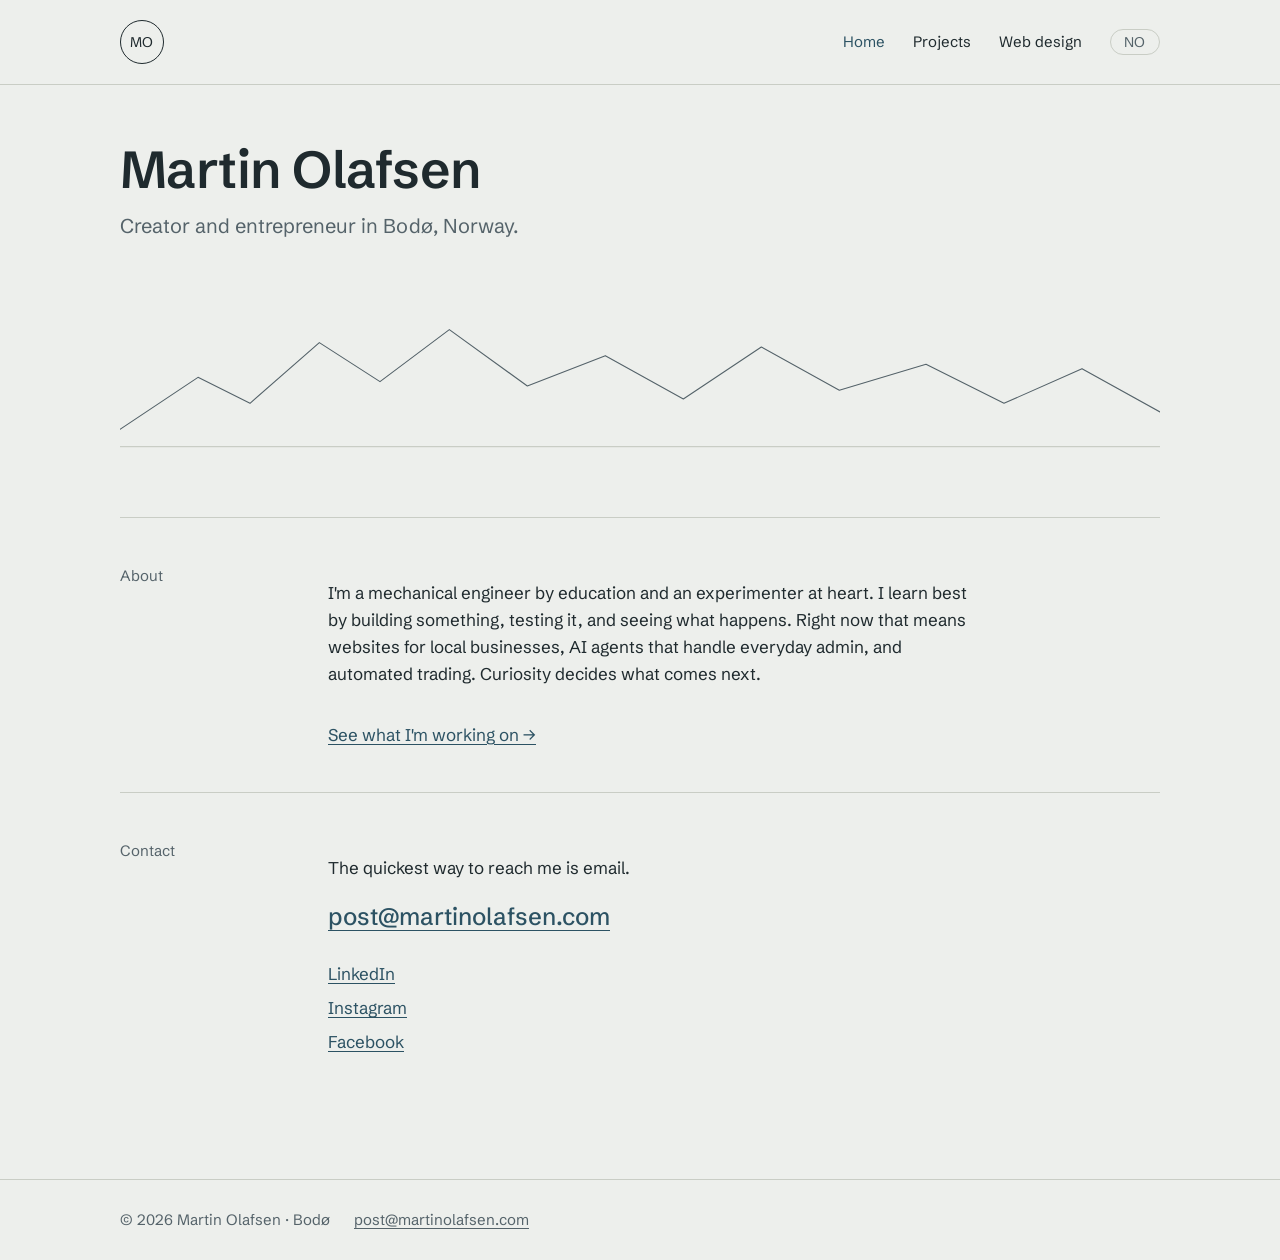
==== index.html @ 9ef94ed3 "Build bilingual personal site (EN/NO), Nordic minimal design Static HTML/CSS/JS, no framework or bui" ====
<!DOCTYPE html>
<html lang="en">
<head>
<meta charset="UTF-8">
<meta name="viewport" content="width=device-width, initial-scale=1">
<script>
  window.PAGE_TITLE_EN = "Martin Olafsen";
  window.PAGE_TITLE_NO = "Martin Olafsen";
</script>
<script src="js/lang.js"></script>
<meta name="description" content="Martin Olafsen — creator and entrepreneur in Bodø, Norway.">
<link rel="icon" href="favicon.svg" type="image/svg+xml">
<link rel="preconnect" href="https://fonts.googleapis.com">
<link rel="preconnect" href="https://fonts.gstatic.com" crossorigin>
<link href="https://fonts.googleapis.com/css2?family=Schibsted+Grotesk:wght@400;500;600&display=swap" rel="stylesheet">
<link rel="stylesheet" href="css/style.css">
</head>
<body>

<header class="site-header">
  <div class="wrap">
    <a class="monogram" href="index.html" aria-label="Martin Olafsen — home">MO</a>
    <nav class="site-nav" aria-label="Main">
      <a href="index.html" aria-current="page"><span class="lang-en">Home</span><span class="lang-no">Hjem</span></a>
      <a href="projects.html"><span class="lang-en">Projects</span><span class="lang-no">Prosjekter</span></a>
      <a href="web-design.html"><span class="lang-en">Web design</span><span class="lang-no">Webdesign</span></a>
      <button type="button" class="lang-toggle" data-lang-toggle>NO</button>
    </nav>
  </div>
</header>

<main>
  <div class="wrap">

    <section class="hero">
      <h1>Martin Olafsen</h1>
      <p class="tagline">
        <span class="lang-en">Creator and entrepreneur in Bodø, Norway.</span>
        <span class="lang-no">Skaper og gründer i Bodø.</span>
      </p>

      <svg class="ridge" viewBox="0 0 1200 220" preserveAspectRatio="none" aria-hidden="true" focusable="false">
        <path class="horizon" d="M0,190 L1200,190"/>
        <path class="ridge-line" d="M0,170 L90,110 L150,140 L230,70 L300,115 L380,55 L470,120 L560,85 L650,135 L740,75 L830,125 L930,95 L1020,140 L1110,100 L1200,150"/>
      </svg>
    </section>

    <section class="about">
      <div class="split">
        <div class="label">
          <span class="lang-en">About</span>
          <span class="lang-no">Om meg</span>
        </div>
        <div class="content">
          <p class="lang-en">I'm a mechanical engineer by education and an experimenter at heart. I learn best by building something, testing it, and seeing what happens. Right now that means websites for local businesses, AI agents that handle everyday admin, and automated trading. Curiosity decides what comes next.</p>
          <p class="lang-no">Jeg er utdannet maskiningeniør og eksperimentator av natur. Jeg lærer best ved å bygge noe, teste det og se hva som skjer. Akkurat nå betyr det nettsider for lokale bedrifter, AI-agenter som tar seg av hverdagsadministrasjon, og automatisert trading. Nysgjerrigheten bestemmer hva som kommer etterpå.</p>
          <a class="text-link" href="projects.html">
            <span class="lang-en">See what I'm working on →</span>
            <span class="lang-no">Se hva jeg jobber med →</span>
          </a>
        </div>
      </div>
    </section>

    <section class="contact">
      <div class="split">
        <div class="label">
          <span class="lang-en">Contact</span>
          <span class="lang-no">Kontakt</span>
        </div>
        <div class="content">
          <p>
            <span class="lang-en">The quickest way to reach me is email.</span>
            <span class="lang-no">Enklest å nå meg på e-post.</span>
          </p>
          <p class="contact-email">
            <a href="mailto:post@martinolafsen.com">post@martinolafsen.com</a>
          </p>
          <ul class="contact-links">
            <li><a href="https://www.linkedin.com/in/martin-olafsen-a8b90b148" target="_blank" rel="noopener">LinkedIn</a></li>
            <li><a href="https://www.instagram.com/olafsen.martin/" target="_blank" rel="noopener">Instagram</a></li>
            <li><a href="https://www.facebook.com/profile.php?id=100001730959595" target="_blank" rel="noopener">Facebook</a></li>
          </ul>
        </div>
      </div>
    </section>

  </div>
</main>

<footer class="site-footer">
  <div class="wrap">
    <span>© 2026 Martin Olafsen · Bodø</span>
    <a href="mailto:post@martinolafsen.com">post@martinolafsen.com</a>
  </div>
</footer>

<script src="js/ridge.js"></script>
</body>
</html>
---- css/style.css ----
/* Martin Olafsen — martinolafsen.com
   Nordic, calm, natural tones. Plain CSS, no build step. */

:root {
  --bg: #EDEFEC;
  --line: #C9CDC5;
  --sand: #B9A583;
  --ink: #1F2A2E;
  --muted: #55636A;
  --accent: #2C5263;
  --lichen: #6F8466;

  --font: "Schibsted Grotesk", -apple-system, BlinkMacSystemFont, "Segoe UI", Roboto, Helvetica, Arial, sans-serif;

  --max-width: 68rem;
  --gutter: 1.5rem;
  --label-col: 11rem;
}

@media (prefers-color-scheme: dark) {
  :root {
    --bg: #1A2226;
    --line: #35434A;
    --sand: #B9A583;
    --ink: #EDEFEC;
    --muted: #9AA6AB;
    --accent: #6FA8C2;
    --lichen: #8FA986;
  }
}

* {
  box-sizing: border-box;
}

html {
  color-scheme: light dark;
}

body {
  margin: 0;
  background: var(--bg);
  color: var(--ink);
  font-family: var(--font);
  font-size: 1.0625rem;
  line-height: 1.6;
  -webkit-font-smoothing: antialiased;
  text-rendering: optimizeLegibility;
}

/* Language visibility — toggled purely by html[lang] to avoid flash */
html:not([lang="no"]) .lang-no { display: none; }
html[lang="no"] .lang-en { display: none; }

a {
  color: var(--accent);
  text-decoration-thickness: 1px;
  text-underline-offset: 0.2em;
}

a:hover {
  color: var(--ink);
}

a:focus-visible,
button:focus-visible {
  outline: 2px solid var(--accent);
  outline-offset: 3px;
  border-radius: 2px;
}

.wrap {
  max-width: var(--max-width);
  margin: 0 auto;
  padding: 0 var(--gutter);
}

/* Header */

.site-header {
  border-bottom: 1px solid var(--line);
}

.site-header .wrap {
  display: flex;
  align-items: center;
  justify-content: space-between;
  gap: 1.5rem;
  padding-top: 1.25rem;
  padding-bottom: 1.25rem;
}

.monogram {
  display: flex;
  align-items: center;
  justify-content: center;
  width: 2.75rem;
  height: 2.75rem;
  border: 1px solid var(--ink);
  border-radius: 50%;
  color: var(--ink);
  font-size: 0.875rem;
  letter-spacing: 0.03em;
  text-decoration: none;
  flex: none;
}

.monogram:hover {
  border-color: var(--accent);
  color: var(--accent);
}

.site-nav {
  display: flex;
  align-items: center;
  gap: 1.75rem;
  flex-wrap: wrap;
}

.site-nav a {
  color: var(--ink);
  text-decoration: none;
  font-size: 0.9375rem;
}

.site-nav a:hover,
.site-nav a[aria-current="page"] {
  color: var(--accent);
}

.lang-toggle {
  font-family: var(--font);
  font-size: 0.875rem;
  color: var(--muted);
  background: transparent;
  border: 1px solid var(--line);
  border-radius: 999px;
  padding: 0.3rem 0.85rem;
  cursor: pointer;
  line-height: 1;
}

.lang-toggle:hover {
  color: var(--ink);
  border-color: var(--muted);
}

/* Main sections */

main {
  padding-top: 3.5rem;
  padding-bottom: 5rem;
}

section {
  padding: 2.75rem 0;
  border-bottom: 1px solid var(--line);
}

section:last-child {
  border-bottom: none;
}

.hero {
  padding-top: 0;
}

h1 {
  font-size: clamp(2.25rem, 5vw, 3.25rem);
  line-height: 1.1;
  margin: 0 0 0.75rem;
  font-weight: 600;
  letter-spacing: -0.01em;
}

.tagline {
  font-size: 1.25rem;
  color: var(--muted);
  margin: 0;
  max-width: 34rem;
}

.ridge {
  display: block;
  width: 100%;
  height: auto;
  margin-top: 2.5rem;
}

.ridge path {
  fill: none;
  stroke: var(--muted);
  stroke-width: 1.25;
  stroke-linecap: round;
  stroke-linejoin: round;
}

.ridge .horizon {
  stroke: var(--line);
}

.lede {
  font-size: 1.1875rem;
  color: var(--muted);
  max-width: 40rem;
  margin: 0 0 0.5rem;
}

.split {
  display: grid;
  grid-template-columns: var(--label-col) 1fr;
  gap: 2rem;
}

.split .label {
  color: var(--muted);
  font-size: 0.9375rem;
  padding-top: 0.15rem;
}

.split .content {
  max-width: 40rem;
}

.split .content > * + * {
  margin-top: 1rem;
}

@media (max-width: 42rem) {
  .split {
    grid-template-columns: 1fr;
    gap: 0.5rem;
  }
}

.text-link {
  display: inline-block;
  margin-top: 0.5rem;
}

/* Contact */

.contact-email {
  font-size: 1.5rem;
  font-weight: 500;
  word-break: break-word;
}

.contact-links {
  list-style: none;
  margin: 1rem 0 0;
  padding: 0;
  display: flex;
  flex-direction: column;
  gap: 0.4rem;
}

/* Project rows */

.project-list {
  border-top: 1px solid var(--line);
}

.project-row {
  padding: 2rem 0;
  border-bottom: 1px solid var(--line);
  display: grid;
  grid-template-columns: var(--label-col) 1fr;
  gap: 2rem;
}

@media (max-width: 42rem) {
  .project-row {
    grid-template-columns: 1fr;
    gap: 0.75rem;
  }
}

.project-row h3 {
  margin: 0 0 0.4rem;
  font-size: 1.25rem;
  font-weight: 600;
}

.status {
  display: inline-flex;
  align-items: center;
  gap: 0.5rem;
  color: var(--muted);
  font-size: 0.9375rem;
}

.status-dot {
  width: 0.5rem;
  height: 0.5rem;
  border-radius: 50%;
  background: var(--lichen);
  flex: none;
}

.status-dot.in-progress {
  background: var(--accent);
}

.status-dot.in-development {
  background: var(--sand);
}

.project-row p {
  max-width: 40rem;
  margin: 0.75rem 0 0;
}

/* Launched sites */

.launched-list {
  list-style: none;
  margin: 0;
  padding: 0;
  border-top: 1px solid var(--line);
}

.launched-list li {
  padding: 1.25rem 0;
  border-bottom: 1px solid var(--line);
}

.launched-list .site-name {
  font-weight: 600;
}

.launched-list .site-desc {
  color: var(--muted);
  display: block;
  margin-top: 0.2rem;
}

.note {
  color: var(--muted);
  font-size: 0.9375rem;
  margin-top: 1.25rem;
}

/* Web design steps + offer */

.offer-list,
.steps-list {
  list-style: none;
  margin: 0;
  padding: 0;
}

.offer-list li {
  padding: 0.9rem 0;
  border-bottom: 1px solid var(--line);
}

.offer-list li:first-child {
  padding-top: 0;
}

.offer-list h3 {
  margin: 0 0 0.25rem;
  font-size: 1.0625rem;
  font-weight: 600;
}

.offer-list p {
  margin: 0;
  color: var(--muted);
}

.steps-list {
  counter-reset: step;
}

.steps-list li {
  display: grid;
  grid-template-columns: 2.5rem 1fr;
  gap: 1rem;
  padding: 0.9rem 0;
  border-bottom: 1px solid var(--line);
}

.steps-list li:first-child {
  padding-top: 0;
}

.steps-list li::before {
  counter-increment: step;
  content: counter(step);
  color: var(--accent);
  font-weight: 600;
}

.price-value {
  font-size: 1.125rem;
}

.cta {
  display: inline-block;
  margin-top: 0.5rem;
  padding: 0.7rem 1.5rem;
  border: 1px solid var(--ink);
  border-radius: 999px;
  text-decoration: none;
  color: var(--ink);
}

.cta:hover {
  border-color: var(--accent);
  color: var(--accent);
}

/* Footer */

.site-footer {
  border-top: 1px solid var(--line);
}

.site-footer .wrap {
  padding-top: 1.75rem;
  padding-bottom: 1.75rem;
  display: flex;
  flex-wrap: wrap;
  gap: 0.5rem 1.5rem;
  color: var(--muted);
  font-size: 0.9375rem;
}

.site-footer a {
  color: var(--muted);
}

.site-footer a:hover {
  color: var(--accent);
}

/* Reduced motion */

@media (prefers-reduced-motion: reduce) {
  .ridge path {
    transition: none !important;
  }
}
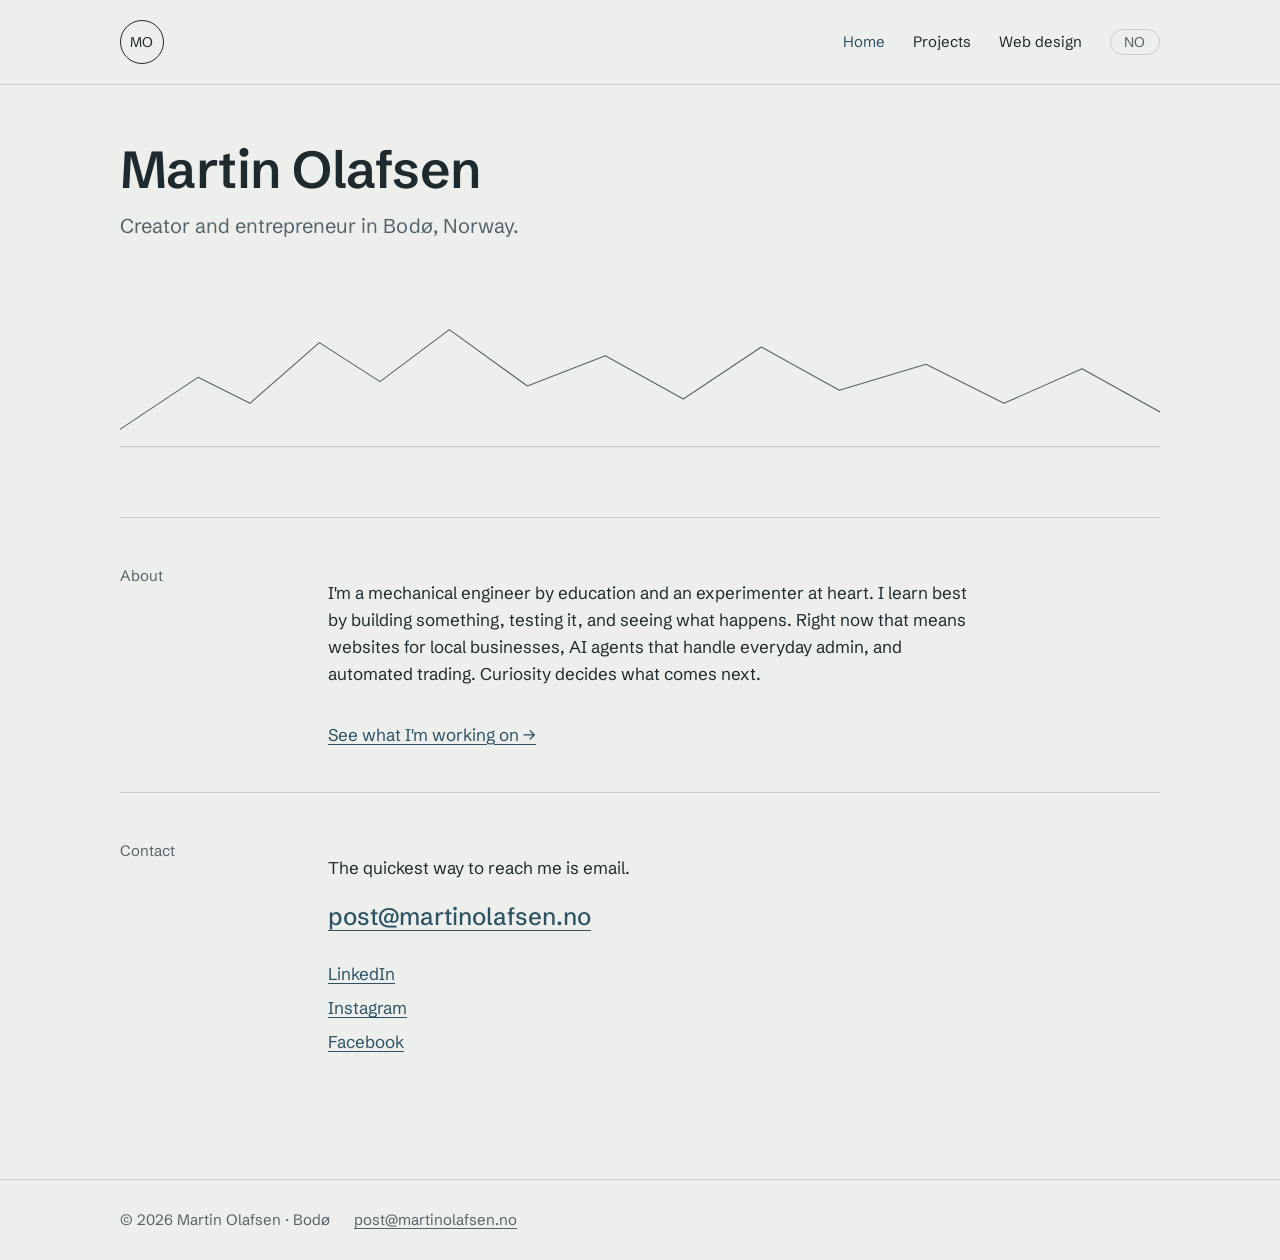
==== commit 104b86a1: "Use martinolafsen.no instead of .com Correct actual owned domain across email links, launched-sites " ====
--- a/index.html
+++ b/index.html
@@ -74,7 +74,7 @@
             <span class="lang-no">Enklest å nå meg på e-post.</span>
           </p>
           <p class="contact-email">
-            <a href="mailto:post@martinolafsen.com">post@martinolafsen.com</a>
+            <a href="mailto:post@martinolafsen.no">post@martinolafsen.no</a>
           </p>
           <ul class="contact-links">
             <li><a href="https://www.linkedin.com/in/martin-olafsen-a8b90b148" target="_blank" rel="noopener">LinkedIn</a></li>
@@ -91,7 +91,7 @@
 <footer class="site-footer">
   <div class="wrap">
     <span>© 2026 Martin Olafsen · Bodø</span>
-    <a href="mailto:post@martinolafsen.com">post@martinolafsen.com</a>
+    <a href="mailto:post@martinolafsen.no">post@martinolafsen.no</a>
   </div>
 </footer>
 
--- a/css/style.css
+++ b/css/style.css
@@ -1,4 +1,4 @@
-/* Martin Olafsen — martinolafsen.com
+/* Martin Olafsen — martinolafsen.no
    Nordic, calm, natural tones. Plain CSS, no build step. */
 
 :root {
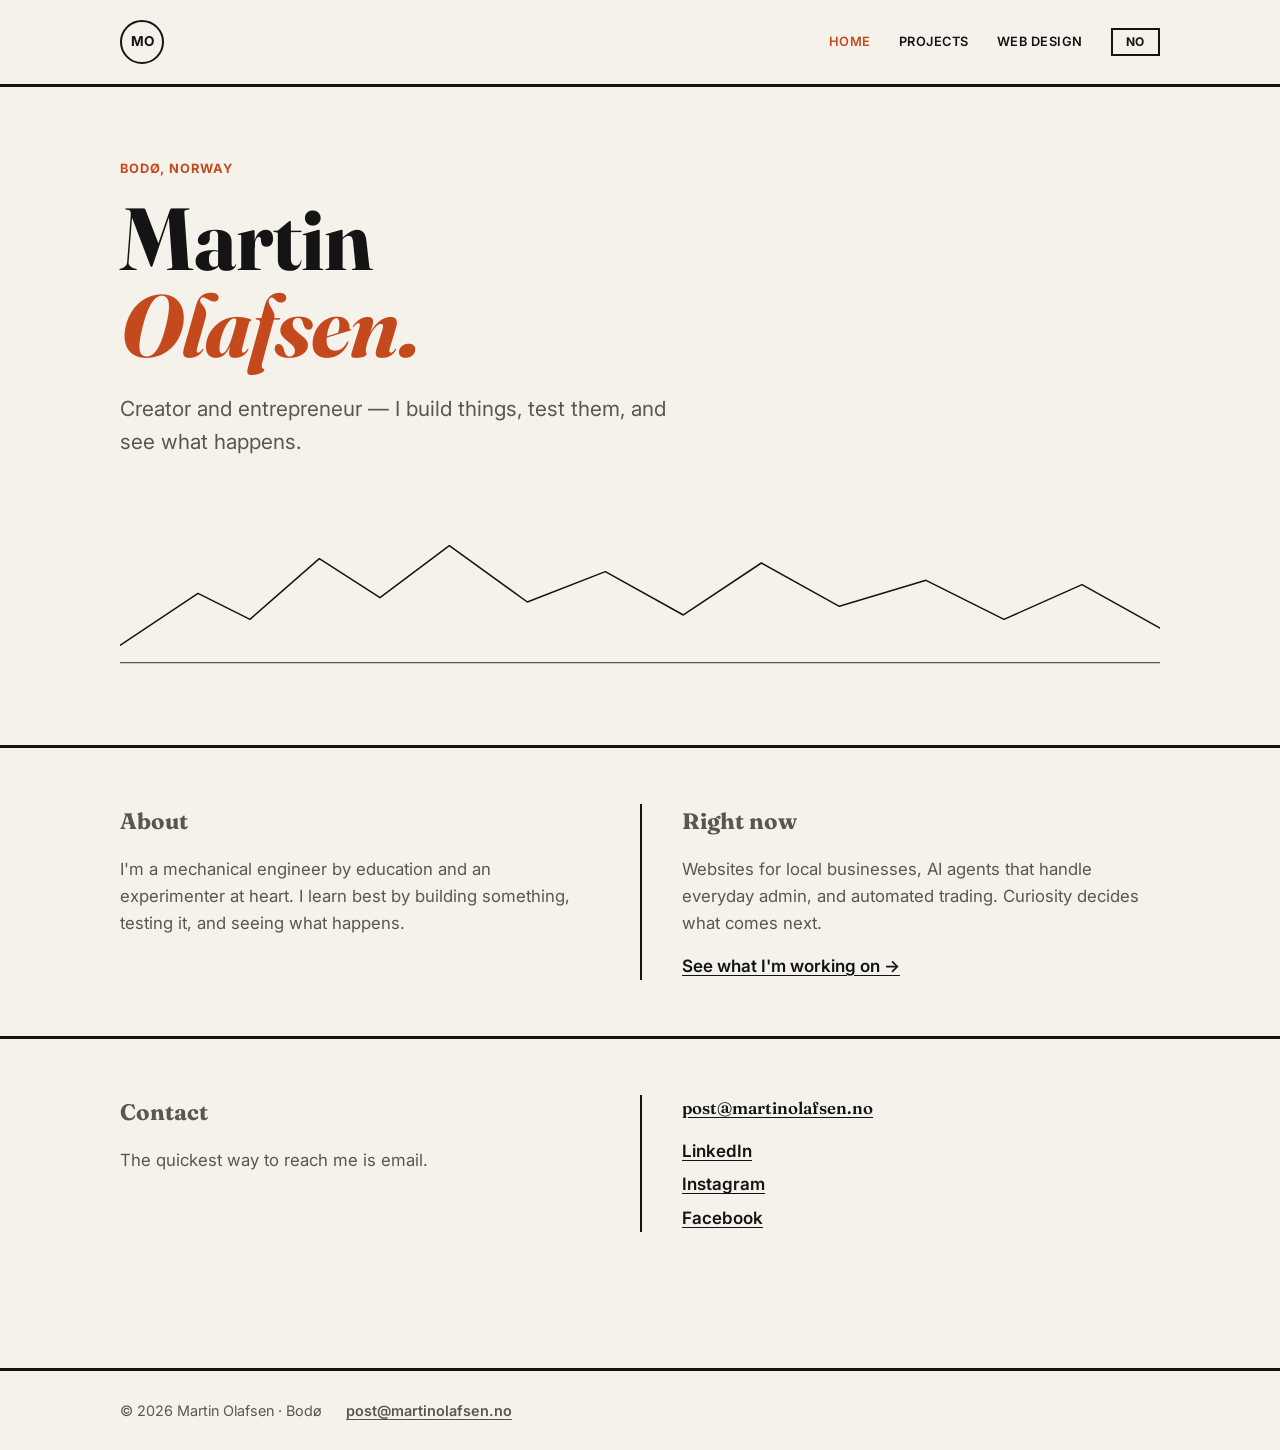
==== commit 86997db4: "Redesign: bold editorial style Fraunces display serif + Inter body, cream/ink/burnt-orange palette w" ====
--- a/index.html
+++ b/index.html
@@ -12,7 +12,7 @@
 <link rel="icon" href="favicon.svg" type="image/svg+xml">
 <link rel="preconnect" href="https://fonts.googleapis.com">
 <link rel="preconnect" href="https://fonts.gstatic.com" crossorigin>
-<link href="https://fonts.googleapis.com/css2?family=Schibsted+Grotesk:wght@400;500;600&display=swap" rel="stylesheet">
+<link href="https://fonts.googleapis.com/css2?family=Fraunces:opsz,wght@9..144,500;9..144,700;9..144,900&family=Inter:wght@400;500;600;700&display=swap" rel="stylesheet">
 <link rel="stylesheet" href="css/style.css">
 </head>
 <body>
@@ -30,62 +30,76 @@
 </header>
 
 <main>
-  <div class="wrap">
 
-    <section class="hero">
-      <h1>Martin Olafsen</h1>
+  <section class="hero">
+    <div class="wrap">
+      <p class="eyebrow">
+        <span class="lang-en">Bodø, Norway</span>
+        <span class="lang-no">Bodø, Norge</span>
+      </p>
+      <h1>Martin<br><em>Olafsen.</em></h1>
       <p class="tagline">
-        <span class="lang-en">Creator and entrepreneur in Bodø, Norway.</span>
-        <span class="lang-no">Skaper og gründer i Bodø.</span>
+        <span class="lang-en">Creator and entrepreneur — I build things, test them, and see what happens.</span>
+        <span class="lang-no">Skaper og gründer — jeg bygger ting, tester dem, og ser hva som skjer.</span>
       </p>
 
       <svg class="ridge" viewBox="0 0 1200 220" preserveAspectRatio="none" aria-hidden="true" focusable="false">
         <path class="horizon" d="M0,190 L1200,190"/>
         <path class="ridge-line" d="M0,170 L90,110 L150,140 L230,70 L300,115 L380,55 L470,120 L560,85 L650,135 L740,75 L830,125 L930,95 L1020,140 L1110,100 L1200,150"/>
       </svg>
-    </section>
+    </div>
+  </section>
 
-    <section class="about">
-      <div class="split">
-        <div class="label">
+  <section class="about">
+    <div class="wrap split">
+      <div>
+        <p class="kicker">
           <span class="lang-en">About</span>
           <span class="lang-no">Om meg</span>
-        </div>
-        <div class="content">
-          <p class="lang-en">I'm a mechanical engineer by education and an experimenter at heart. I learn best by building something, testing it, and seeing what happens. Right now that means websites for local businesses, AI agents that handle everyday admin, and automated trading. Curiosity decides what comes next.</p>
-          <p class="lang-no">Jeg er utdannet maskiningeniør og eksperimentator av natur. Jeg lærer best ved å bygge noe, teste det og se hva som skjer. Akkurat nå betyr det nettsider for lokale bedrifter, AI-agenter som tar seg av hverdagsadministrasjon, og automatisert trading. Nysgjerrigheten bestemmer hva som kommer etterpå.</p>
-          <a class="text-link" href="projects.html">
-            <span class="lang-en">See what I'm working on →</span>
-            <span class="lang-no">Se hva jeg jobber med →</span>
-          </a>
-        </div>
+        </p>
+        <p class="lang-en">I'm a mechanical engineer by education and an experimenter at heart. I learn best by building something, testing it, and seeing what happens.</p>
+        <p class="lang-no">Jeg er utdannet maskiningeniør og eksperimentator av natur. Jeg lærer best ved å bygge noe, teste det og se hva som skjer.</p>
       </div>
-    </section>
+      <div>
+        <p class="kicker">
+          <span class="lang-en">Right now</span>
+          <span class="lang-no">Akkurat nå</span>
+        </p>
+        <p class="lang-en">Websites for local businesses, AI agents that handle everyday admin, and automated trading. Curiosity decides what comes next.</p>
+        <p class="lang-no">Nettsider for lokale bedrifter, AI-agenter som tar seg av hverdagsadministrasjon, og automatisert trading. Nysgjerrigheten bestemmer hva som kommer etterpå.</p>
+        <a class="text-link" href="projects.html">
+          <span class="lang-en">See what I'm working on →</span>
+          <span class="lang-no">Se hva jeg jobber med →</span>
+        </a>
+      </div>
+    </div>
+  </section>
 
-    <section class="contact">
-      <div class="split">
-        <div class="label">
+  <section class="contact">
+    <div class="wrap split">
+      <div>
+        <p class="kicker">
           <span class="lang-en">Contact</span>
           <span class="lang-no">Kontakt</span>
-        </div>
-        <div class="content">
-          <p>
-            <span class="lang-en">The quickest way to reach me is email.</span>
-            <span class="lang-no">Enklest å nå meg på e-post.</span>
-          </p>
-          <p class="contact-email">
-            <a href="mailto:post@martinolafsen.no">post@martinolafsen.no</a>
-          </p>
-          <ul class="contact-links">
-            <li><a href="https://www.linkedin.com/in/martin-olafsen-a8b90b148" target="_blank" rel="noopener">LinkedIn</a></li>
-            <li><a href="https://www.instagram.com/olafsen.martin/" target="_blank" rel="noopener">Instagram</a></li>
-            <li><a href="https://www.facebook.com/profile.php?id=100001730959595" target="_blank" rel="noopener">Facebook</a></li>
-          </ul>
-        </div>
+        </p>
+        <p>
+          <span class="lang-en">The quickest way to reach me is email.</span>
+          <span class="lang-no">Enklest å nå meg på e-post.</span>
+        </p>
       </div>
-    </section>
+      <div>
+        <p class="contact-email">
+          <a href="mailto:post@martinolafsen.no">post@martinolafsen.no</a>
+        </p>
+        <ul class="contact-links">
+          <li><a href="https://www.linkedin.com/in/martin-olafsen-a8b90b148" target="_blank" rel="noopener">LinkedIn</a></li>
+          <li><a href="https://www.instagram.com/olafsen.martin/" target="_blank" rel="noopener">Instagram</a></li>
+          <li><a href="https://www.facebook.com/profile.php?id=100001730959595" target="_blank" rel="noopener">Facebook</a></li>
+        </ul>
+      </div>
+    </div>
+  </section>
 
-  </div>
 </main>
 
 <footer class="site-footer">
--- a/css/style.css
+++ b/css/style.css
@@ -1,31 +1,27 @@
 /* Martin Olafsen — martinolafsen.no
-   Nordic, calm, natural tones. Plain CSS, no build step. */
+   Bold editorial style: serif display type, thick rules, warm paper tones. */
 
 :root {
-  --bg: #EDEFEC;
-  --line: #C9CDC5;
-  --sand: #B9A583;
-  --ink: #1F2A2E;
-  --muted: #55636A;
-  --accent: #2C5263;
-  --lichen: #6F8466;
-
-  --font: "Schibsted Grotesk", -apple-system, BlinkMacSystemFont, "Segoe UI", Roboto, Helvetica, Arial, sans-serif;
+  --bg: #F5F2EC;
+  --ink: #141414;
+  --accent: #C4491D;
+  --muted: #5B564E;
+  --rule-w: 3px;
+
+  --font-display: "Fraunces", Georgia, "Times New Roman", serif;
+  --font-body: "Inter", -apple-system, BlinkMacSystemFont, "Segoe UI", Roboto, Helvetica, Arial, sans-serif;
 
   --max-width: 68rem;
   --gutter: 1.5rem;
-  --label-col: 11rem;
+  --idx-col: 3.5rem;
 }
 
 @media (prefers-color-scheme: dark) {
   :root {
-    --bg: #1A2226;
-    --line: #35434A;
-    --sand: #B9A583;
-    --ink: #EDEFEC;
-    --muted: #9AA6AB;
-    --accent: #6FA8C2;
-    --lichen: #8FA986;
+    --bg: #16130F;
+    --ink: #F5F1E8;
+    --accent: #E2793F;
+    --muted: #B8AE9E;
   }
 }
 
@@ -41,7 +37,7 @@
   margin: 0;
   background: var(--bg);
   color: var(--ink);
-  font-family: var(--font);
+  font-family: var(--font-body);
   font-size: 1.0625rem;
   line-height: 1.6;
   -webkit-font-smoothing: antialiased;
@@ -53,20 +49,19 @@
 html[lang="no"] .lang-en { display: none; }
 
 a {
-  color: var(--accent);
+  color: var(--ink);
   text-decoration-thickness: 1px;
   text-underline-offset: 0.2em;
 }
 
 a:hover {
-  color: var(--ink);
+  color: var(--accent);
 }
 
 a:focus-visible,
 button:focus-visible {
-  outline: 2px solid var(--accent);
+  outline: 3px solid var(--accent);
   outline-offset: 3px;
-  border-radius: 2px;
 }
 
 .wrap {
@@ -78,7 +73,7 @@
 /* Header */
 
 .site-header {
-  border-bottom: 1px solid var(--line);
+  border-bottom: var(--rule-w) solid var(--ink);
 }
 
 .site-header .wrap {
@@ -96,11 +91,12 @@
   justify-content: center;
   width: 2.75rem;
   height: 2.75rem;
-  border: 1px solid var(--ink);
+  border: 2px solid var(--ink);
   border-radius: 50%;
   color: var(--ink);
-  font-size: 0.875rem;
-  letter-spacing: 0.03em;
+  font-family: var(--font-body);
+  font-weight: 700;
+  font-size: 0.85rem;
   text-decoration: none;
   flex: none;
 }
@@ -120,7 +116,10 @@
 .site-nav a {
   color: var(--ink);
   text-decoration: none;
-  font-size: 0.9375rem;
+  font-size: 0.8rem;
+  font-weight: 600;
+  text-transform: uppercase;
+  letter-spacing: 0.04em;
 }
 
 .site-nav a:hover,
@@ -129,32 +128,31 @@
 }
 
 .lang-toggle {
-  font-family: var(--font);
-  font-size: 0.875rem;
-  color: var(--muted);
+  font-family: var(--font-body);
+  font-weight: 700;
+  font-size: 0.75rem;
+  color: var(--ink);
   background: transparent;
-  border: 1px solid var(--line);
-  border-radius: 999px;
-  padding: 0.3rem 0.85rem;
+  border: 2px solid var(--ink);
+  padding: 0.35rem 0.85rem;
   cursor: pointer;
   line-height: 1;
 }
 
 .lang-toggle:hover {
-  color: var(--ink);
-  border-color: var(--muted);
+  color: var(--bg);
+  background: var(--ink);
 }
 
 /* Main sections */
 
 main {
-  padding-top: 3.5rem;
   padding-bottom: 5rem;
 }
 
 section {
-  padding: 2.75rem 0;
-  border-bottom: 1px solid var(--line);
+  padding: 3.5rem 0;
+  border-bottom: var(--rule-w) solid var(--ink);
 }
 
 section:last-child {
@@ -162,22 +160,40 @@
 }
 
 .hero {
-  padding-top: 0;
+  padding-top: 4.5rem;
+  padding-bottom: 3.5rem;
+  border-bottom: var(--rule-w) solid var(--ink);
+}
+
+.eyebrow {
+  font-family: var(--font-body);
+  font-weight: 700;
+  text-transform: uppercase;
+  letter-spacing: 0.08em;
+  font-size: 0.8rem;
+  color: var(--accent);
+  margin: 0 0 1rem;
 }
 
 h1 {
-  font-size: clamp(2.25rem, 5vw, 3.25rem);
-  line-height: 1.1;
-  margin: 0 0 0.75rem;
-  font-weight: 600;
+  font-family: var(--font-display);
+  font-weight: 700;
+  font-size: clamp(3rem, 8vw, 5.5rem);
+  line-height: 0.98;
+  margin: 0 0 1.5rem;
   letter-spacing: -0.01em;
 }
 
+h1 em {
+  font-style: italic;
+  color: var(--accent);
+}
+
 .tagline {
-  font-size: 1.25rem;
-  color: var(--muted);
-  margin: 0;
-  max-width: 34rem;
+  font-size: 1.3rem;
+  color: var(--muted);
+  margin: 0;
+  max-width: 36rem;
 }
 
 .ridge {
@@ -189,18 +205,19 @@
 
 .ridge path {
   fill: none;
-  stroke: var(--muted);
-  stroke-width: 1.25;
+  stroke: var(--ink);
+  stroke-width: 1.75;
   stroke-linecap: round;
   stroke-linejoin: round;
 }
 
 .ridge .horizon {
-  stroke: var(--line);
+  stroke: var(--muted);
+  stroke-width: 1.5;
 }
 
 .lede {
-  font-size: 1.1875rem;
+  font-size: 1.2rem;
   color: var(--muted);
   max-width: 40rem;
   margin: 0 0 0.5rem;
@@ -208,107 +225,151 @@
 
 .split {
   display: grid;
-  grid-template-columns: var(--label-col) 1fr;
-  gap: 2rem;
-}
-
-.split .label {
-  color: var(--muted);
-  font-size: 0.9375rem;
-  padding-top: 0.15rem;
-}
-
-.split .content {
-  max-width: 40rem;
-}
-
-.split .content > * + * {
+  grid-template-columns: 1fr 1fr;
+  gap: 0;
+}
+
+.split > div {
+  padding: 0 2.5rem 0 0;
+}
+
+.split > div + div {
+  padding: 0 0 0 2.5rem;
+  border-left: 2px solid var(--ink);
+}
+
+.split .kicker {
+  font-family: var(--font-display);
+  font-weight: 700;
+  font-size: 1.4rem;
+  margin: 0 0 1rem;
+}
+
+.split > div > * + * {
   margin-top: 1rem;
+}
+
+.split p {
+  color: var(--muted);
+  margin: 0;
+  font-size: 1.05rem;
 }
 
 @media (max-width: 42rem) {
   .split {
     grid-template-columns: 1fr;
-    gap: 0.5rem;
+    gap: 2rem;
+  }
+
+  .split > div,
+  .split > div + div {
+    padding: 0;
+    border-left: none;
   }
 }
 
 .text-link {
   display: inline-block;
-  margin-top: 0.5rem;
+  margin-top: 1rem;
+  font-weight: 600;
 }
 
 /* Contact */
 
 .contact-email {
-  font-size: 1.5rem;
-  font-weight: 500;
+  font-family: var(--font-display);
+  font-size: 1.75rem;
+  font-weight: 600;
   word-break: break-word;
+  margin: 0.75rem 0 1rem;
 }
 
 .contact-links {
   list-style: none;
-  margin: 1rem 0 0;
+  margin: 0;
   padding: 0;
   display: flex;
   flex-direction: column;
   gap: 0.4rem;
 }
 
-/* Project rows */
-
-.project-list {
-  border-top: 1px solid var(--line);
-}
-
-.project-row {
-  padding: 2rem 0;
-  border-bottom: 1px solid var(--line);
+.contact-links a,
+.contact-email a {
+  font-weight: 600;
+}
+
+/* Rows: projects + offer items, shared pattern */
+
+.row-list {
+  border-top: 2px solid var(--ink);
+}
+
+.row {
   display: grid;
-  grid-template-columns: var(--label-col) 1fr;
-  gap: 2rem;
+  grid-template-columns: var(--idx-col) 1fr auto;
+  align-items: baseline;
+  gap: 1.5rem;
+  padding: 1.75rem 0;
+  border-bottom: 2px solid var(--ink);
 }
 
 @media (max-width: 42rem) {
-  .project-row {
-    grid-template-columns: 1fr;
-    gap: 0.75rem;
-  }
-}
-
-.project-row h3 {
+  .row {
+    grid-template-columns: var(--idx-col) 1fr;
+  }
+
+  .row .status {
+    grid-column: 2;
+  }
+}
+
+.row .idx {
+  font-family: var(--font-display);
+  font-weight: 700;
+  font-size: 1.5rem;
+  color: var(--accent);
+}
+
+.row h3 {
   margin: 0 0 0.4rem;
-  font-size: 1.25rem;
-  font-weight: 600;
+  font-family: var(--font-display);
+  font-size: 1.5rem;
+  font-weight: 700;
+}
+
+.row p {
+  max-width: 38rem;
+  margin: 0.5rem 0 0;
+  color: var(--muted);
 }
 
 .status {
   display: inline-flex;
   align-items: center;
   gap: 0.5rem;
-  color: var(--muted);
-  font-size: 0.9375rem;
+  font-size: 0.75rem;
+  font-weight: 700;
+  text-transform: uppercase;
+  letter-spacing: 0.04em;
+  white-space: nowrap;
+  color: var(--ink);
 }
 
 .status-dot {
-  width: 0.5rem;
-  height: 0.5rem;
+  width: 0.6rem;
+  height: 0.6rem;
   border-radius: 50%;
-  background: var(--lichen);
+  background: var(--accent);
   flex: none;
 }
 
-.status-dot.in-progress {
-  background: var(--accent);
-}
-
-.status-dot.in-development {
-  background: var(--sand);
-}
-
-.project-row p {
-  max-width: 40rem;
-  margin: 0.75rem 0 0;
+.status-dot.filled-ink {
+  background: var(--ink);
+}
+
+.status-dot.outline {
+  background: transparent;
+  border: 2px solid var(--ink);
 }
 
 /* Launched sites */
@@ -317,105 +378,91 @@
   list-style: none;
   margin: 0;
   padding: 0;
-  border-top: 1px solid var(--line);
+  border-top: 2px solid var(--ink);
 }
 
 .launched-list li {
-  padding: 1.25rem 0;
-  border-bottom: 1px solid var(--line);
+  padding: 1.5rem 0;
+  border-bottom: 2px solid var(--ink);
 }
 
 .launched-list .site-name {
-  font-weight: 600;
+  font-family: var(--font-display);
+  font-weight: 700;
+  font-size: 1.2rem;
 }
 
 .launched-list .site-desc {
   color: var(--muted);
   display: block;
-  margin-top: 0.2rem;
+  margin-top: 0.25rem;
 }
 
 .note {
   color: var(--muted);
-  font-size: 0.9375rem;
+  font-size: 0.95rem;
   margin-top: 1.25rem;
 }
 
-/* Web design steps + offer */
-
-.offer-list,
+/* Web design: steps */
+
 .steps-list {
   list-style: none;
   margin: 0;
   padding: 0;
-}
-
-.offer-list li {
-  padding: 0.9rem 0;
-  border-bottom: 1px solid var(--line);
-}
-
-.offer-list li:first-child {
-  padding-top: 0;
-}
-
-.offer-list h3 {
-  margin: 0 0 0.25rem;
-  font-size: 1.0625rem;
-  font-weight: 600;
-}
-
-.offer-list p {
-  margin: 0;
-  color: var(--muted);
-}
-
-.steps-list {
+  border-top: 2px solid var(--ink);
   counter-reset: step;
 }
 
 .steps-list li {
   display: grid;
-  grid-template-columns: 2.5rem 1fr;
-  gap: 1rem;
-  padding: 0.9rem 0;
-  border-bottom: 1px solid var(--line);
-}
-
-.steps-list li:first-child {
-  padding-top: 0;
+  grid-template-columns: var(--idx-col) 1fr;
+  gap: 1.5rem;
+  align-items: baseline;
+  padding: 1.5rem 0;
+  border-bottom: 2px solid var(--ink);
 }
 
 .steps-list li::before {
   counter-increment: step;
   content: counter(step);
-  color: var(--accent);
-  font-weight: 600;
+  font-family: var(--font-display);
+  font-weight: 700;
+  font-size: 1.5rem;
+  color: var(--accent);
+}
+
+.steps-list li span {
+  font-size: 1.05rem;
 }
 
 .price-value {
-  font-size: 1.125rem;
+  font-size: 1.2rem;
+  color: var(--muted);
 }
 
 .cta {
   display: inline-block;
-  margin-top: 0.5rem;
-  padding: 0.7rem 1.5rem;
-  border: 1px solid var(--ink);
-  border-radius: 999px;
+  margin-top: 1.25rem;
+  padding: 0.85rem 1.75rem;
+  background: var(--ink);
+  color: var(--bg);
   text-decoration: none;
-  color: var(--ink);
+  font-weight: 700;
+  text-transform: uppercase;
+  font-size: 0.85rem;
+  letter-spacing: 0.03em;
 }
 
 .cta:hover {
-  border-color: var(--accent);
-  color: var(--accent);
+  background: var(--accent);
+  color: var(--bg);
 }
 
 /* Footer */
 
 .site-footer {
-  border-top: 1px solid var(--line);
+  border-top: var(--rule-w) solid var(--ink);
 }
 
 .site-footer .wrap {
@@ -425,11 +472,12 @@
   flex-wrap: wrap;
   gap: 0.5rem 1.5rem;
   color: var(--muted);
-  font-size: 0.9375rem;
+  font-size: 0.9rem;
 }
 
 .site-footer a {
   color: var(--muted);
+  font-weight: 600;
 }
 
 .site-footer a:hover {
